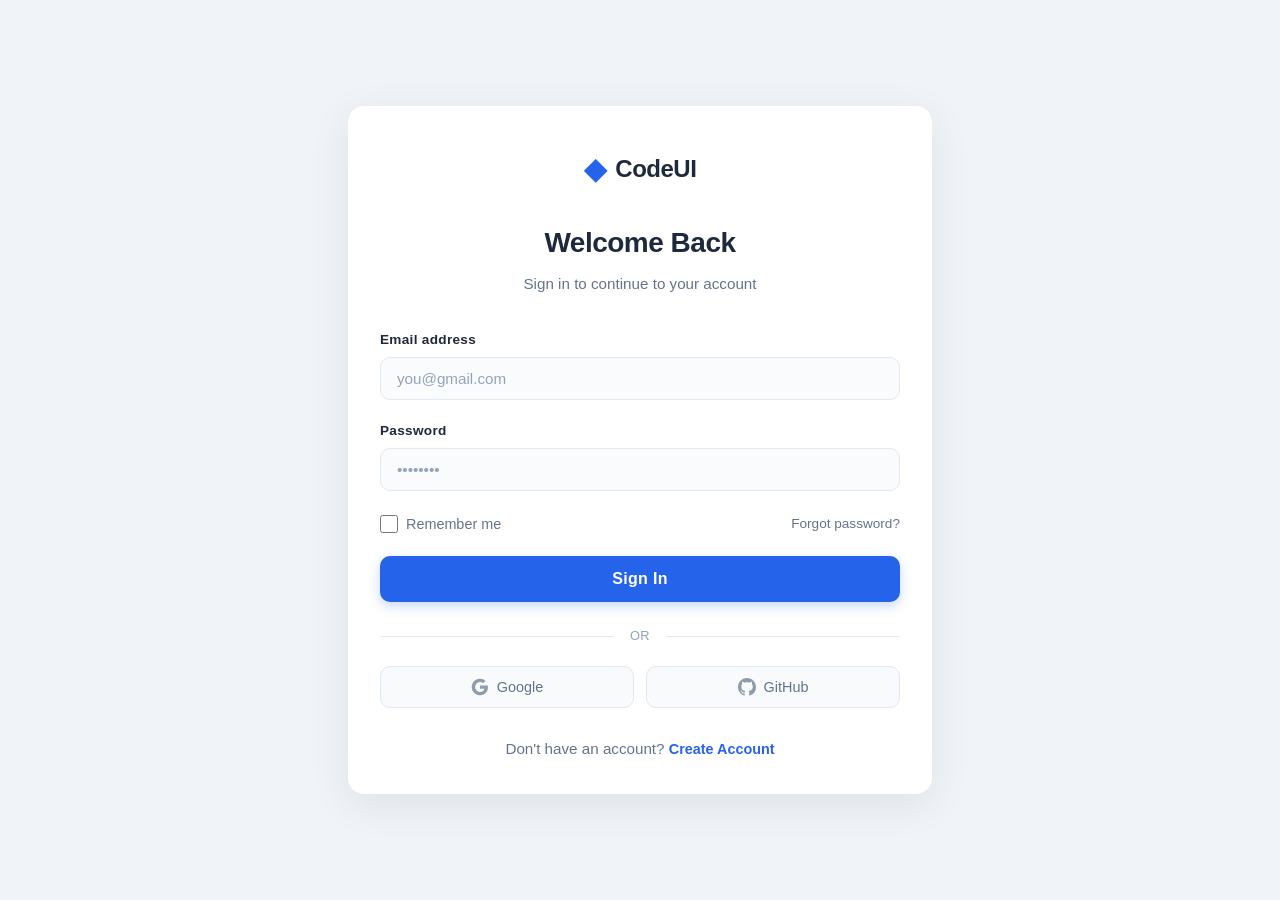
==== index.html @ fcbb10ca "first commit" ====
<!DOCTYPE html>
<html lang="en">
<head>
  <meta charset="UTF-8" />
  <meta name="viewport" content="width=device-width, initial-scale=1.0" />
  <title>Login · Modern App</title>
  
  <link rel="stylesheet" href="login.css" />
  <script src="index.js" defer></script>
</head>
<body>
  <main class="container">
    <div class="card">
      <!-- Logo -->
      <div class="logo" aria-label="Company logo">
        <span class="logo-icon">◆</span>
        <span class="logo-text">CodeUI</span>
      </div>

      <!-- Heading -->
      <h1 class="title">Welcome Back</h1>
      <p class="subtitle">Sign in to continue to your account</p>

      <form id="loginForm" class="form" action="#" method="post" novalidate>
        <div class="input-group">
          <label for="email" class="input-label">Email address</label>
          <input
            type="email"
            id="email"
            class="input"
            placeholder="you@gmail.com"
            required
            autocomplete="email"
          />
        </div>

        <!-- Password -->
        <div class="input-group">
          <label for="password" class="input-label">Password</label>
          <input
            type="password"
            id="password"
            class="input"
            placeholder="••••••••"
            required
            autocomplete="current-password"
          />
        </div>

        <!-- Remember & Forgot -->
        <div class="form-actions">
          <label class="checkbox-wrapper">
            <input type="checkbox" id="remember" class="checkbox" />
            <span class="checkbox-label">Remember me</span>
          </label>
          <a href="#" class="link forgot-link">Forgot password?</a>
        </div>

        <!-- Sign In Button -->
       
  <button type="submit" id="loginBtn" class="btn btn-primary"> Sign In </button>


      </form>

      <!-- Divider -->
      <div class="divider">
        <span class="divider-line"></span>
        <span class="divider-text">or</span>
        <span class="divider-line"></span>
      </div>

      <!-- Social Buttons -->
      <div class="social-row">
        <button id="googleBtn" class="btn btn-social" aria-label="Sign in with Google">
          <svg viewBox="0 0 24 24" width="18" height="18" fill="currentColor">
            <path d="M22.56 12.25c0-.78-.07-1.53-.2-2.25H12v4.26h5.92a5.06 5.06 0 0 1-2.2 3.32v2.77h3.57c2.08-1.92 3.28-4.74 3.28-8.1z"/>
            <path d="M12 23c2.97 0 5.46-.98 7.28-2.66l-3.57-2.77c-.98.66-2.23 1.06-3.71 1.06-2.86 0-5.29-1.93-6.16-4.53H2.18v2.84C3.99 20.53 7.7 23 12 23z"/>
            <path d="M5.84 14.09c-.22-.66-.35-1.36-.35-2.09s.13-1.43.35-2.09V7.07H2.18C1.43 8.55 1 10.22 1 12s.43 3.45 1.18 4.93l3.66-2.84z"/>
            <path d="M12 5.38c1.62 0 3.06.56 4.21 1.64l3.15-3.15C17.45 2.09 14.97 1 12 1 7.7 1 3.99 3.47 2.18 7.07l3.66 2.84c.87-2.6 3.3-4.53 6.16-4.53z"/>
          </svg>
          <span>Google</span>
        </button>
        <button id="githubBtn" class="btn btn-social" aria-label="Sign in with GitHub">
          <svg viewBox="0 0 24 24" width="18" height="18" fill="currentColor">
            <path d="M12 0C5.37 0 0 5.37 0 12c0 5.31 3.435 9.795 8.205 11.385.6.105.825-.255.825-.57 0-.285-.015-1.23-.015-2.235-3.015.555-3.795-.735-4.035-1.41-.135-.345-.72-1.41-1.23-1.695-.42-.225-1.02-.78-.015-.795.945-.015 1.62.87 1.845 1.23 1.08 1.815 2.805 1.305 3.495.99.105-.78.42-1.305.765-1.605-2.67-.3-5.46-1.335-5.46-5.925 0-1.305.465-2.385 1.23-3.225-.12-.3-.54-1.53.12-3.15 0 0 1.005-.315 3.3 1.23.96-.27 1.98-.405 3-.405s2.04.135 3 .405c2.295-1.56 3.3-1.23 3.3-1.23.66 1.62.24 2.85.12 3.15.765.84 1.23 1.905 1.23 3.225 0 4.605-2.805 5.625-5.475 5.925.435.375.81 1.095.81 2.22 0 1.605-.015 2.895-.015 3.3 0 .315.225.69.825.57A12.02 12.02 0 0 0 24 12c0-6.63-5.37-12-12-12z"/>
          </svg>
          <span>GitHub</span>
        </button>
      </div>

      <!-- Create Account -->
      <p class="footer-text">
        Don't have an account? <a href="register.html" class="link create-link">Create Account</a>
      </p>
    </div>
  </main>

 
</body>
</html>
---- login.css ----
/* ============================================
   RESET & BASE
   ============================================ */
*,
*::before,
*::after {
  margin: 0;
  padding: 0;
  box-sizing: border-box;
}

/* ============================================
   CSS VARIABLES
   ============================================ */
:root {
  --bg: #f0f4f8;
  --card-bg: #ffffff;
  --primary: #2563eb;
  --primary-hover: #1d4ed8;
  --primary-light: #dbeafe;
  --text-primary: #1e293b;
  --text-secondary: #64748b;
  --text-muted: #94a3b8;
  --input-border: #e2e8f0;
  --input-focus: #2563eb;
  --shadow: 0 10px 40px rgba(0, 0, 0, 0.08);
  --shadow-hover: 0 20px 60px rgba(0, 0, 0, 0.12);
  --radius: 16px;
  --radius-input: 10px;
  --radius-btn: 10px;
  --transition: 0.25s ease;
}

/* ============================================
   BODY
   ============================================ */
body {
  font-family: -apple-system, BlinkMacSystemFont, 'Segoe UI', Roboto, 'Helvetica Neue', Arial, sans-serif;
  background: var(--bg);
  min-height: 100vh;
  display: flex;
  align-items: center;
  justify-content: center;
  padding: 1.5rem;
  margin: 0;
  color: var(--text-primary);
  line-height: 1.6;
}

/* ============================================
   CONTAINER & CARD
   ============================================ */
.container {
  width: 100%;
  max-width: 600px;
  padding: 0 0.5rem;
}

.card {
  background: var(--card-bg);
  border-radius: var(--radius);
  padding: 2.5rem 2rem 2rem;
  box-shadow: var(--shadow);
  transition: box-shadow var(--transition);
}

.card:hover {
  box-shadow: var(--shadow-hover);
}

/* ============================================
   LOGO
   ============================================ */
.logo {
  display: flex;
  align-items: center;
  gap: 0.6rem;
  justify-content: center;
  margin-bottom: 1.8rem;
}

.logo-icon {
  font-size: 1.8rem;
  color: var(--primary);
  font-weight: 700;
}

.logo-text {
  font-size: 1.5rem;
  font-weight: 700;
  color: var(--text-primary);
  letter-spacing: -0.5px;
}

/* ============================================
   TYPOGRAPHY
   ============================================ */
.title {
  font-size: 1.75rem;
  font-weight: 700;
  text-align: center;
  color: var(--text-primary);
  margin-bottom: 0.4rem;
  letter-spacing: -0.5px;
}

.subtitle {
  font-size: 0.95rem;
  color: var(--text-secondary);
  text-align: center;
  margin-bottom: 2rem;
}

/* ============================================
   FORM & INPUTS
   ============================================ */
.form {
  display: flex;
  flex-direction: column;
  gap: 1.25rem;
}

.input-group {
  display: flex;
  flex-direction: column;
  gap: 0.4rem;
}

.input-label {
  font-size: 0.85rem;
  font-weight: 600;
  color: var(--text-primary);
  letter-spacing: 0.3px;
}

.input {
  width: 100%;
  padding: 0.75rem 1rem;
  border: 1.5px solid var(--input-border);
  border-radius: var(--radius-input);
  font-size: 0.95rem;
  color: var(--text-primary);
  background: #fafbfc;
  transition: all var(--transition);
  outline: none;
}

.input::placeholder {
  color: var(--text-muted);
}

.input:hover {
  border-color: #cbd5e1;
  background: #ffffff;
}

.input:focus {
  border-color: var(--input-focus);
  box-shadow: 0 0 0 3px rgba(37, 99, 235, 0.12);
  background: #ffffff;
}

/* ============================================
   FORM ACTIONS
   ============================================ */
.form-actions {
  display: flex;
  align-items: center;
  justify-content: space-between;
  margin-top: 0.1rem;
}

.checkbox-wrapper {
  display: flex;
  align-items: center;
  gap: 0.5rem;
  cursor: pointer;
  font-size: 0.9rem;
  color: var(--text-secondary);
}

.checkbox {
  width: 18px;
  height: 18px;
  accent-color: var(--primary);
  cursor: pointer;
  flex-shrink: 0;
}

.checkbox-label {
  user-select: none;
}

/* ============================================
   LINKS
   ============================================ */
.link {
  color: var(--text-secondary);
  text-decoration: none;
  font-size: 0.9rem;
  font-weight: 500;
  transition: color var(--transition);
}

.link:hover {
  color: var(--primary);
}

.forgot-link {
  font-size: 0.85rem;
}

.create-link {
  color: var(--primary);
  font-weight: 600;
}

.create-link:hover {
  color: var(--primary-hover);
  text-decoration: underline;
}

/* ============================================
   BUTTONS
   ============================================ */
.btn {
  display: inline-flex;
  align-items: center;
  justify-content: center;
  gap: 0.5rem;
  font-weight: 600;
  font-size: 1rem;
  border: none;
  border-radius: var(--radius-btn);
  padding: 0.8rem 1.5rem;
  cursor: pointer;
  transition: all var(--transition);
  text-decoration: none;
  background: transparent;
  color: var(--text-primary);
}

.btn-primary {
  background: var(--primary);
  color: white;
  width: 100%;
  padding: 0.9rem;
  font-size: 1rem;
  font-weight: 600;
  letter-spacing: 0.3px;
  box-shadow: 0 4px 12px rgba(37, 99, 235, 0.25);
}

.btn-primary:hover {
  background: var(--primary-hover);
  transform: translateY(-2px);
  box-shadow: 0 6px 20px rgba(37, 99, 235, 0.35);
}

.btn-primary:active {
  transform: translateY(0px);
  box-shadow: 0 2px 8px rgba(37, 99, 235, 0.2);
}

/* ============================================
   DIVIDER
   ============================================ */
.divider {
  display: flex;
  align-items: center;
  gap: 1rem;
  margin: 1.5rem 0 1.2rem;
}

.divider-line {
  flex: 1;
  height: 1px;
  background: var(--input-border);
}

.divider-text {
  font-size: 0.8rem;
  color: var(--text-muted);
  text-transform: uppercase;
  letter-spacing: 0.5px;
  font-weight: 500;
  white-space: nowrap;
}

/* ============================================
   SOCIAL BUTTONS
   ============================================ */
.social-row {
  display: flex;
  gap: 0.75rem;
  margin-bottom: 0.2rem;
}

.btn-social {
  flex: 1;
  background: #f8fafc;
  border: 1.5px solid var(--input-border);
  border-radius: var(--radius-input);
  padding: 0.7rem 0.5rem;
  font-weight: 500;
  font-size: 0.9rem;
  color: var(--text-secondary);
  transition: all var(--transition);
  gap: 0.5rem;
}

.btn-social:hover {
  background: #f1f5f9;
  border-color: #cbd5e1;
  transform: translateY(-2px);
  box-shadow: 0 4px 12px rgba(0, 0, 0, 0.06);
  color: var(--text-primary);
}

.btn-social:active {
  transform: translateY(0px);
}

.btn-social svg {
  flex-shrink: 0;
  opacity: 0.7;
}

.btn-social:hover svg {
  opacity: 1;
}

/* ============================================
   FOOTER
   ============================================ */
.footer-text {
  text-align: center;
  margin-top: 1.8rem;
  color: var(--text-secondary);
  font-size: 0.95rem;
}

/* ============================================
   ACCESSIBILITY
   ============================================ */
:focus-visible {
  outline: 2px solid var(--primary);
  outline-offset: 2px;
}

/* ============================================
   RESPONSIVE
   ============================================ */

/* Tablet */
@media (max-width: 768px) {
  .card {
    padding: 2rem 1.5rem 1.8rem;
  }
  .title {
    font-size: 1.6rem;
  }
}

/* Mobile */
@media (max-width: 480px) {
  body {
    padding: 1rem;
  }
  .card {
    padding: 1.8rem 1.2rem 1.5rem;
    border-radius: 14px;
  }
  .title {
    font-size: 1.4rem;
  }
  .subtitle {
    font-size: 0.85rem;
    margin-bottom: 1.5rem;
  }
  .input {
    padding: 0.65rem 0.9rem;
    font-size: 0.9rem;
  }
  .btn-primary {
    padding: 0.75rem;
    font-size: 0.9rem;
  }
  .btn-social {
    font-size: 0.8rem;
    padding: 0.6rem 0.3rem;
  }
  .form-actions {
    flex-wrap: wrap;
    gap: 0.5rem;
  }
  .social-row {
    gap: 0.5rem;
  }
  .divider {
    margin: 1.2rem 0 1rem;
  }
  .logo-text {
    font-size: 1.3rem;
  }
  .logo-icon {
    font-size: 1.5rem;
  }
}

/* Small Mobile */
@media (max-width: 360px) {
  .card {
    padding: 1.5rem 1rem 1.2rem;
  }
  .title {
    font-size: 1.2rem;
  }
  .input {
    padding: 0.55rem 0.8rem;
    font-size: 0.85rem;
  }
  .btn-social {
    font-size: 0.7rem;
    padding: 0.5rem 0.2rem;
  }
  .btn-social svg {
    width: 16px;
    height: 16px;
  }
}

/* ============================================
   REDUCED MOTION
   ============================================ */
@media (prefers-reduced-motion: reduce) {
  *,
  *::before,
  *::after {
    animation-duration: 0.01ms !important;
    transition-duration: 0.01ms !important;
  }
  .btn-primary:hover {
    transform: none;
  }
  .btn-social:hover {
    transform: none;
  }
  .card:hover {
    box-shadow: var(--shadow);
  }
}
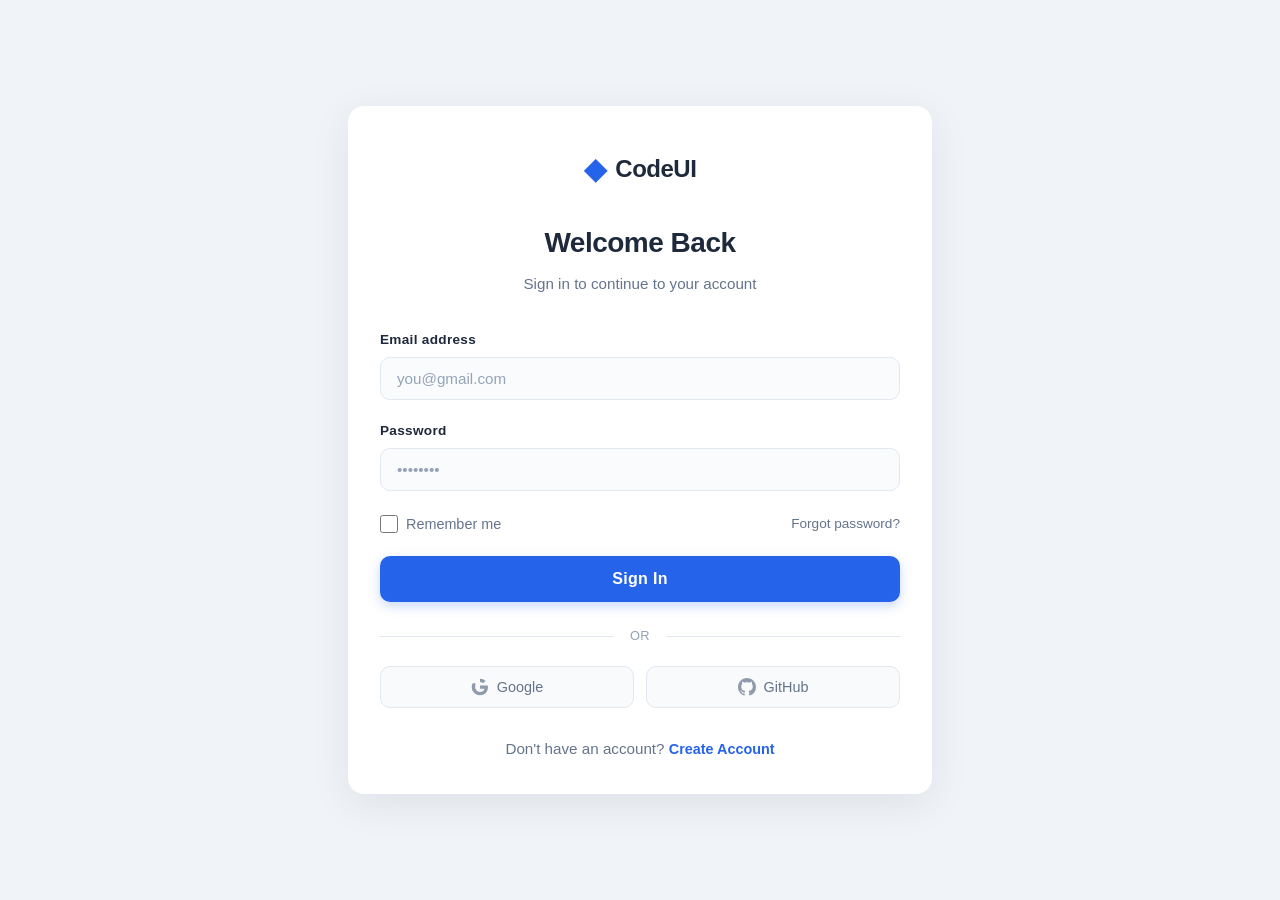
==== commit 4062e2d3: "all sol" ====
--- a/index.html
+++ b/index.html
@@ -6,6 +6,7 @@
   <title>Login · Modern App</title>
   
   <link rel="stylesheet" href="login.css" />
+  <!-- JavaScript linked to your existing index.js -->
   <script src="index.js" defer></script>
 </head>
 <body>
@@ -22,6 +23,12 @@
       <p class="subtitle">Sign in to continue to your account</p>
 
       <form id="loginForm" class="form" action="#" method="post" novalidate>
+        
+        <!-- 👉 Added dynamically styled error alert container -->
+        <div id="errorAlert" class="error-message" style="display: none; color: #ff3333; background: #ffe6e6; padding: 12px; border-radius: 6px; margin-bottom: 15px; font-size: 14px; text-align: center; border: 1px solid #ffcccc; font-weight: 500;">
+          User not found! Please <a href="register.html" style="color: #d91e1e; font-weight: bold; text-decoration: underline;">Register First</a>.
+        </div>
+
         <div class="input-group">
           <label for="email" class="input-label">Email address</label>
           <input
@@ -57,10 +64,7 @@
         </div>
 
         <!-- Sign In Button -->
-       
-  <button type="submit" id="loginBtn" class="btn btn-primary"> Sign In </button>
-
-
+        <button type="submit" id="loginBtn" class="btn btn-primary"> Sign In </button>
       </form>
 
       <!-- Divider -->
@@ -77,7 +81,7 @@
             <path d="M22.56 12.25c0-.78-.07-1.53-.2-2.25H12v4.26h5.92a5.06 5.06 0 0 1-2.2 3.32v2.77h3.57c2.08-1.92 3.28-4.74 3.28-8.1z"/>
             <path d="M12 23c2.97 0 5.46-.98 7.28-2.66l-3.57-2.77c-.98.66-2.23 1.06-3.71 1.06-2.86 0-5.29-1.93-6.16-4.53H2.18v2.84C3.99 20.53 7.7 23 12 23z"/>
             <path d="M5.84 14.09c-.22-.66-.35-1.36-.35-2.09s.13-1.43.35-2.09V7.07H2.18C1.43 8.55 1 10.22 1 12s.43 3.45 1.18 4.93l3.66-2.84z"/>
-            <path d="M12 5.38c1.62 0 3.06.56 4.21 1.64l3.15-3.15C17.45 2.09 14.97 1 12 1 7.7 1 3.99 3.47 2.18 7.07l3.66 2.84c.87-2.6 3.3-4.53 6.16-4.53z"/>
+            <path d="M12 5.38c1.62 0 3.06.56 4.21 1.64l3.15-3.15C17.45 2.09 14.97 1 12 1 7.7 1 3.47 2.18 7.07l3.66 2.84c.87-2.6 3.3-4.53 6.16-4.53z"/>
           </svg>
           <span>Google</span>
         </button>
@@ -95,7 +99,5 @@
       </p>
     </div>
   </main>
-
- 
 </body>
-</html>+</html>
